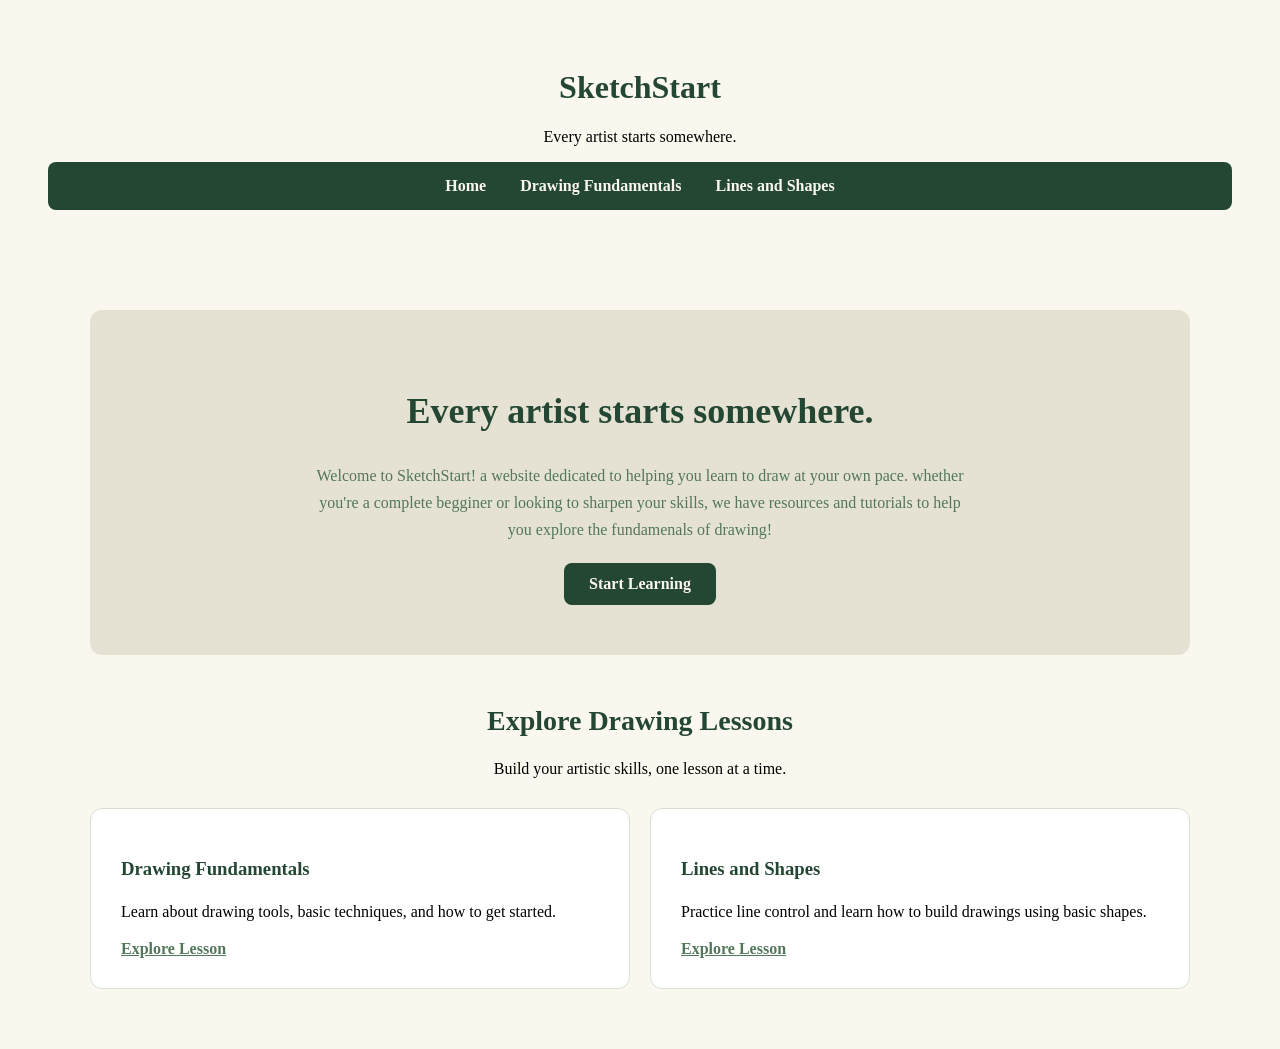
==== index.html @ 5e059168 "Add files via upload Initial SketchStart website upload" ====
<!DOCTYPE html>
<html lang="en">
<head>
    <meta charset="UTF-8">
    <meta name="viewport" content="width=device-width, initial-scale=1.0">
    <title>SketchStart | Learn to Draw at your own pace</title>
    <link rel="stylesheet" href="styles.css"
</head>
<body>
<header>
    <h1>SketchStart</h1>
    <p>Every artist starts somewhere.</p>
    <nav aria-label="Main navigation">
        <a href="index.html">Home</a>
        <a href="fundamentals.html">Drawing Fundamentals</a>
        <a href="lines.html">Lines and Shapes</a>
    </nav>
</header>
<main>
    <section class="welcome">
        <h2>Every artist starts somewhere.</h2>

        <p>
            Welcome to SketchStart! a website dedicated to helping you learn
            to draw at your own pace. whether you're a complete begginer or looking
            to sharpen your skills, we have resources and tutorials to help you
            explore the fundamenals of drawing!
        </p>

        <a href="fundamentals.html" class="button">
            Start Learning
        </a>
    </section>

    <section class="lessons">
        <h2>Explore Drawing Lessons</h2>
        <p>Build your artistic skills, one lesson at a time.</p>

        <div class="lesson-grid">
            <article class="lesson-card">
                <h3>Drawing Fundamentals</h3>
                <p>
                    Learn about drawing tools, basic techniques,
                    and how to get started.
                </p>
                <a href="fundamentals.html">Explore Lesson</a>
            </article>

            <article class="lesson-card">
                <h3>Lines and Shapes</h3>
                <p>
                    Practice line control and learn how to
                    build drawings using basic shapes.
                </p>
                <a href="lines.html">Explore Lesson</a>
            </article>
        </div>
    </section>
</main>    
</body>
</html>
---- styles.css ----
body {
    background-color: #FAF7EF;
}
header {
    text-align: center;
    padding: 40px;
}
h1 {
    color: #244733;
}
nav {
    background-color:#244733;
    padding: 15px;
    border-radius: 8px;
}
nav a {
    color:#FAF7EF;
    text-decoration: none;
    margin: 0 15px;
    font-weight: bold;
}
nav a:hover {
    text-decoration: underline;
}
main {
    max-width: 1100px;
    margin: 40px auto;
    padding: 20px;
}
main h2 {
    color:#244733;
    font-size: 28px;
}

.welcome {
    background-color: #E6E2D3;
    padding: 50px;
    border-radius: 12px;
    text-align: center;
}

.welcome h2 {
    color: #244733;
    font-size: 36px;
}

.welcome p {
    color: #52775A;
    line-height: 1.7;
    max-width: 650px;
    margin: 20px auto;
}

.button {
    display: inline-block;
    background-color: #244733;
    color: #FAF7EF;
    padding: 12px 25px;
    border-radius: 8px;
    text-decoration: none;
    font-weight: bold;
}

.button:hover {
    background-color: #52775A;
}

.lessons {
    margin-top: 50px;
    text-align: center;
}

.lessons h2 {
    color: #244733;
    font-size: 28px;
}

.lesson-grid {
    display: grid;
    grid-template-columns: repeat(2, 1fr);
    gap: 20px;
    margin-top: 30px;
}

.lesson-card {
    background-color: #FFFFFF;
    border: 1px solid #D7E0D1;
    border-radius: 12px;
    padding: 30px;
    text-align: left;
}

.lesson-card h3 {
    color: #244733;
}

.lesson-card p {
    line-height: 1.6;
}

.lesson-card a {
    color: #52775A;
    font-weight: bold;
}

@media (max-width: 650px) {
    .lesson-grid {
        grid-template-columns: 1fr;
    }
}

.supplies {
    background-color: #E8E8D7;
    padding: 30px;
    border-radius: 12px;
    margin-top: 30px;
}

.supplies h3 {
    color:#244733;
    font-size: 24px;
}

.supplies li {
    margin-bottom: 8px;
}
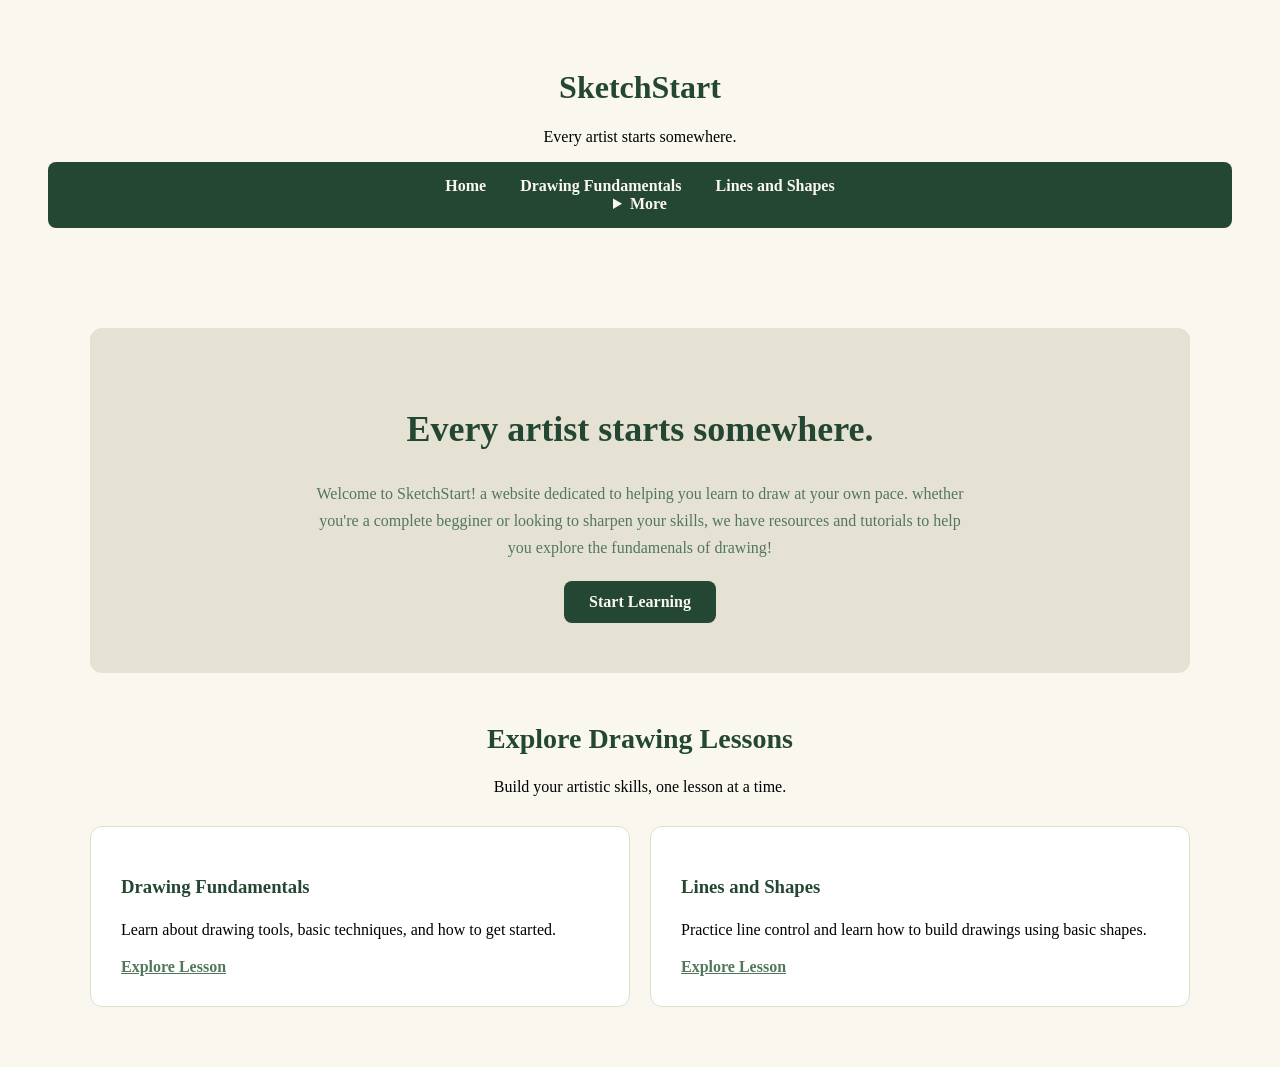
==== commit 50464424: "Add files via upload" ====
--- a/index.html
+++ b/index.html
@@ -4,7 +4,7 @@
     <meta charset="UTF-8">
     <meta name="viewport" content="width=device-width, initial-scale=1.0">
     <title>SketchStart | Learn to Draw at your own pace</title>
-    <link rel="stylesheet" href="styles.css"
+    <link rel="stylesheet" href="styles.css">
 </head>
 <body>
 <header>
@@ -14,6 +14,18 @@
         <a href="index.html">Home</a>
         <a href="fundamentals.html">Drawing Fundamentals</a>
         <a href="lines.html">Lines and Shapes</a>
+        <details>
+            <summary>More</summary>
+            <div class="dropdown-links">
+            <a href="shading.html">Shading & Lighting</a>
+            <a href="color.html">Color Theory</a>
+            <a href="anatomy.html">Anatomy & Figure Drawing</a>
+            <a href="practice.html">Practice Exercises</a>
+            <a href="resources.html">Learning Resources</a>
+            <a href="about.html">About</a>
+            <a href="contact.html">Contact & Feedback</a>
+            </div>
+        </details>
     </nav>
 </header>
 <main>
--- a/styles.css
+++ b/styles.css
@@ -124,3 +124,76 @@
 .supplies li {
     margin-bottom: 8px;
 }
+
+.exercise-image {
+    display: block;
+    width: 100%;
+    max-width: 500px;
+    margin: 20px auto;
+    border-radius: 8px;    
+}
+
+.exercise {
+    margin-top: 35px;
+}
+
+.exercise h3 {
+    color:#244733;
+}
+
+.closing {
+    background-color:#E8E8D7;
+    padding: 25px;
+    margin-top: 40px;
+    border-radius: 10px;
+    text-align: center;
+}
+@media (max-width: 600px) {
+    nav {
+        display: flex;
+        flex-direction: column;
+        align-items: center;
+        gap: 12px;
+    }
+    nav a {
+        margin:0;
+    }
+}
+
+nav summary {
+    color: #FAF7EF;
+    font-weight: bold;
+    cursor: pointer;
+}
+
+.dropdown-links {
+    display: grid;
+    grid-template-columns: repeat(2, 1fr);
+    gap: 10px;
+    max-width: 550px;
+    margin: 10px auto 0;   
+}
+
+.dropdown-links a {
+    display: block;
+    background-color: #365D44;
+    padding: 10px;
+    border-radius: 6px;
+    text-align: center;
+}
+
+.reminder {
+    background-color:#E8E8D7;
+    padding: 20px;
+    border-radius: 10px;
+    margin-top: 2px;
+}
+
+.reminder h3 {
+    color:#244733;
+}
+
+.reminder p {
+    color:#303830;
+    line-height: 1.6;
+}
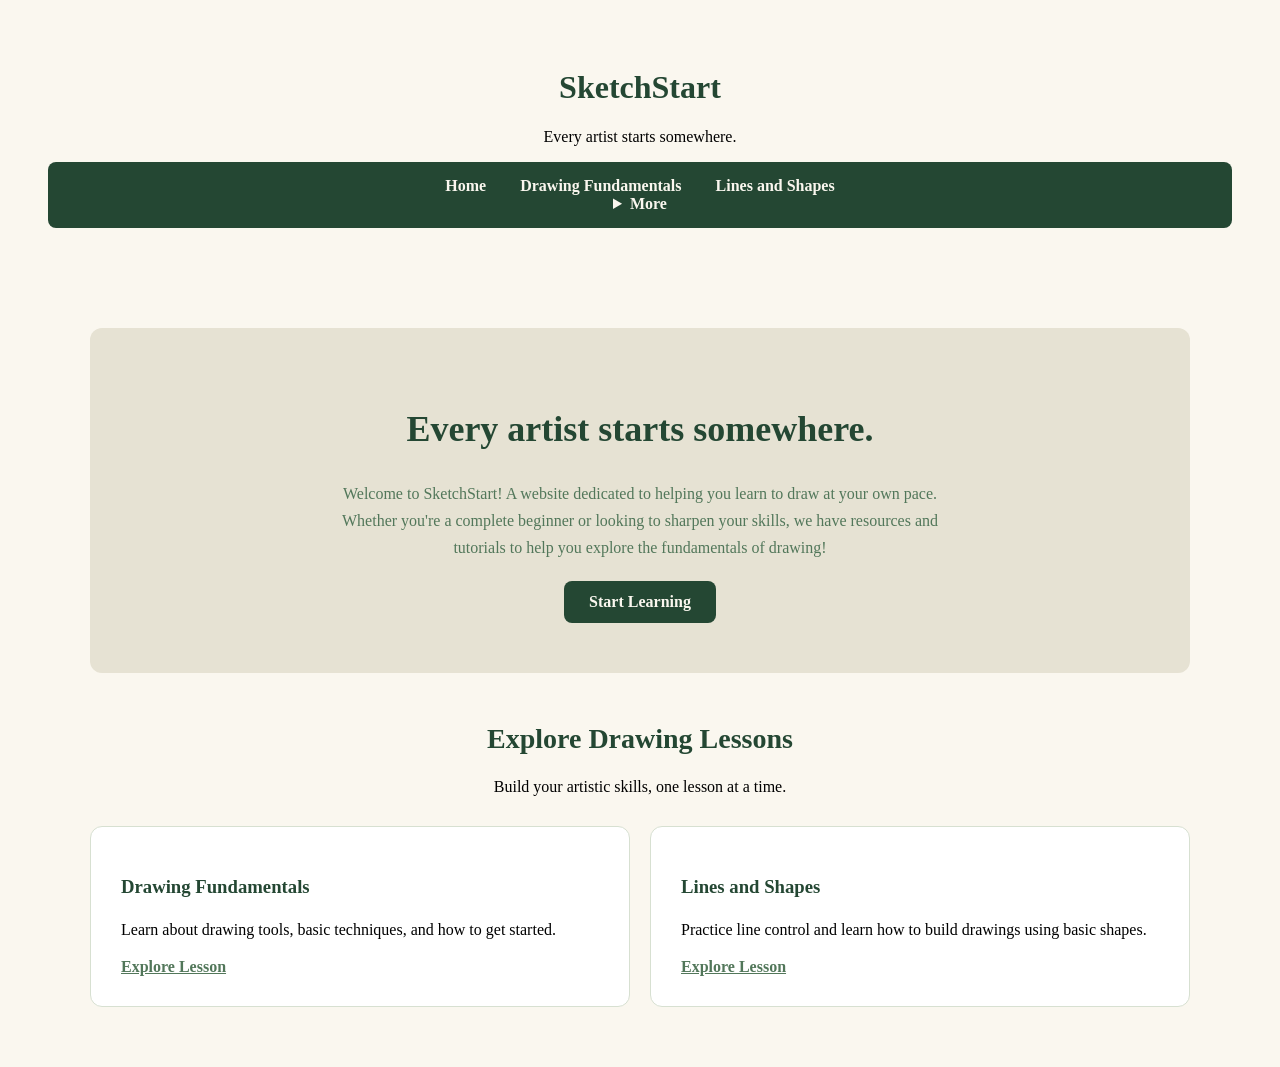
==== commit 06f0005b: "Add files via upload" ====
--- a/index.html
+++ b/index.html
@@ -33,10 +33,10 @@
         <h2>Every artist starts somewhere.</h2>
 
         <p>
-            Welcome to SketchStart! a website dedicated to helping you learn
-            to draw at your own pace. whether you're a complete begginer or looking
+            Welcome to SketchStart! A website dedicated to helping you learn
+            to draw at your own pace. Whether you're a complete beginner or looking
             to sharpen your skills, we have resources and tutorials to help you
-            explore the fundamenals of drawing!
+            explore the fundamentals of drawing!
         </p>
 
         <a href="fundamentals.html" class="button">
--- a/styles.css
+++ b/styles.css
@@ -196,4 +196,200 @@
 .reminder p {
     color:#303830;
     line-height: 1.6;
-}+}
+
+.contact-form {
+    display: flex;
+    flex-direction: column;
+    gap: 10px;
+    width: 100%;
+    max-width: 600px;
+    box-sizing: border-box;
+    margin: 25px auto 0;
+}
+.contact-form input,    
+.contact-form select,
+.contact-form textarea {
+    padding: 12px;
+    border: 1px solid #a9b8a8;
+    border-radius: 6px;
+    background-color: #fffdf8;
+    font: inherit;
+    box-sizing: border-box;
+    width: 100%;
+}
+.contact-form label {
+    color: #244735;
+    font-weight: bold;
+}
+
+.contact-form button {
+    padding: 12px;
+    background-color: #244735;
+    color: white;
+    border: none;
+    border-radius: 6px;
+    font: inherit;
+    font-weight: bold;
+    cursor: pointer;
+}
+
+.contact-form button:hover {
+    background-color: #365f49;
+}
+
+.contact-form input:focus-visible,
+.contact-form select:focus-visible,
+.contact-form textarea:focus-visible,
+.contact-form button:focus-visible {
+    outline: 3px solid #668c70;
+    outline-offset: 2px;
+}
+.contact-illustration {
+    display: block;
+    width: 100%;
+    max-width: 400px;
+    height: auto;
+    margin: 25px auto 0;
+}
+
+.resource-table-title {
+    text-align: center;
+    color: #244735;
+    font-size: 1.2rem;
+    margin: 25px 0 12px;
+}
+
+.resource-table caption {
+    font-weight: bold;
+    font-size: 1.2rem;
+    color: #244735;
+    margin-bottom: 12px;
+}
+
+.resource-table th {
+    background-color: #244735;
+    color: white;
+    padding: 12px;
+    text-align: left;
+}
+
+.resource-table td {
+    padding: 12px;
+    border: 1px solid #b5c6b5;
+    background-color: #fffdf8;
+    vertical-align: top;
+}
+
+.resource-table a {
+    color: #244735;
+    font-weight: bold;
+}
+
+.resource-table a:hover {
+    color: #52785c;
+}
+
+.resource-table-scroll {
+    width: 100%;
+    overflow-x: auto;
+    -webkit-overflow-scrolling: touch;
+}
+
+.resource-table {
+    min-width: 720px;
+}
+
+.resource-table-scroll {
+    display: block;
+    width: 100%;
+    max-width: 100%;
+    box-sizing: border-box;
+    overflow-x: auto;
+    -webkit-overflow-scrolling: touch;
+}
+
+.featured-resource {
+    margin-top: 45px;
+    padding: 25px;
+    background-color: #f1f2e9;
+    border: 1px solid #b5c6b5;
+    border-radius: 10px;
+}
+
+.featured-resource h3 {
+    color: #244735;
+    margin-top: 0;
+    margin-bottom: 20px;
+}
+
+.featured-resource-content {
+    display: grid;
+    grid-template-columns: 220px minmax(0, 1fr);
+    gap: 25px;
+    align-items: start;
+}
+
+.featured-resource-content img {
+    display: block;
+    width: 100%;
+    height: auto;
+    border-radius: 8px;
+}
+
+.featured-resource-text h4 {
+    color: #244735;
+    font-size: 1.2rem;
+    margin-top: 0;
+    margin-bottom: 12px;
+}
+
+.featured-resource-text p {
+    line-height: 1.6;
+    margin-top: 0;
+    margin-bottom: 12px;
+}
+
+@media (max-width: 650px) {
+    .featured-resource {
+        padding: 16px;
+    }
+
+    .featured-resource-content {
+        grid-template-columns: 1fr;
+        gap: 20px;
+    }
+
+    .featured-resource-content img {
+        max-width: 260px;
+        margin: 0 auto;
+    }
+}
+
+.resources-heading {
+    color: #244735;
+}
+
+.about-heading {
+    color: #244735;
+}
+
+.about-sketchbook {
+    max-width: 700px;
+    margin: 30px auto;
+    text-align: center;
+}
+
+.about-sketchbook img {
+    display: block;
+    width: 100%;
+    height: auto;
+    border-radius: 8px;
+}
+
+.about-sketchbook figcaption {
+    margin-top: 10px;
+    color: #365f49;
+    font-style: italic;
+    font-size: 0.9rem;
+}
